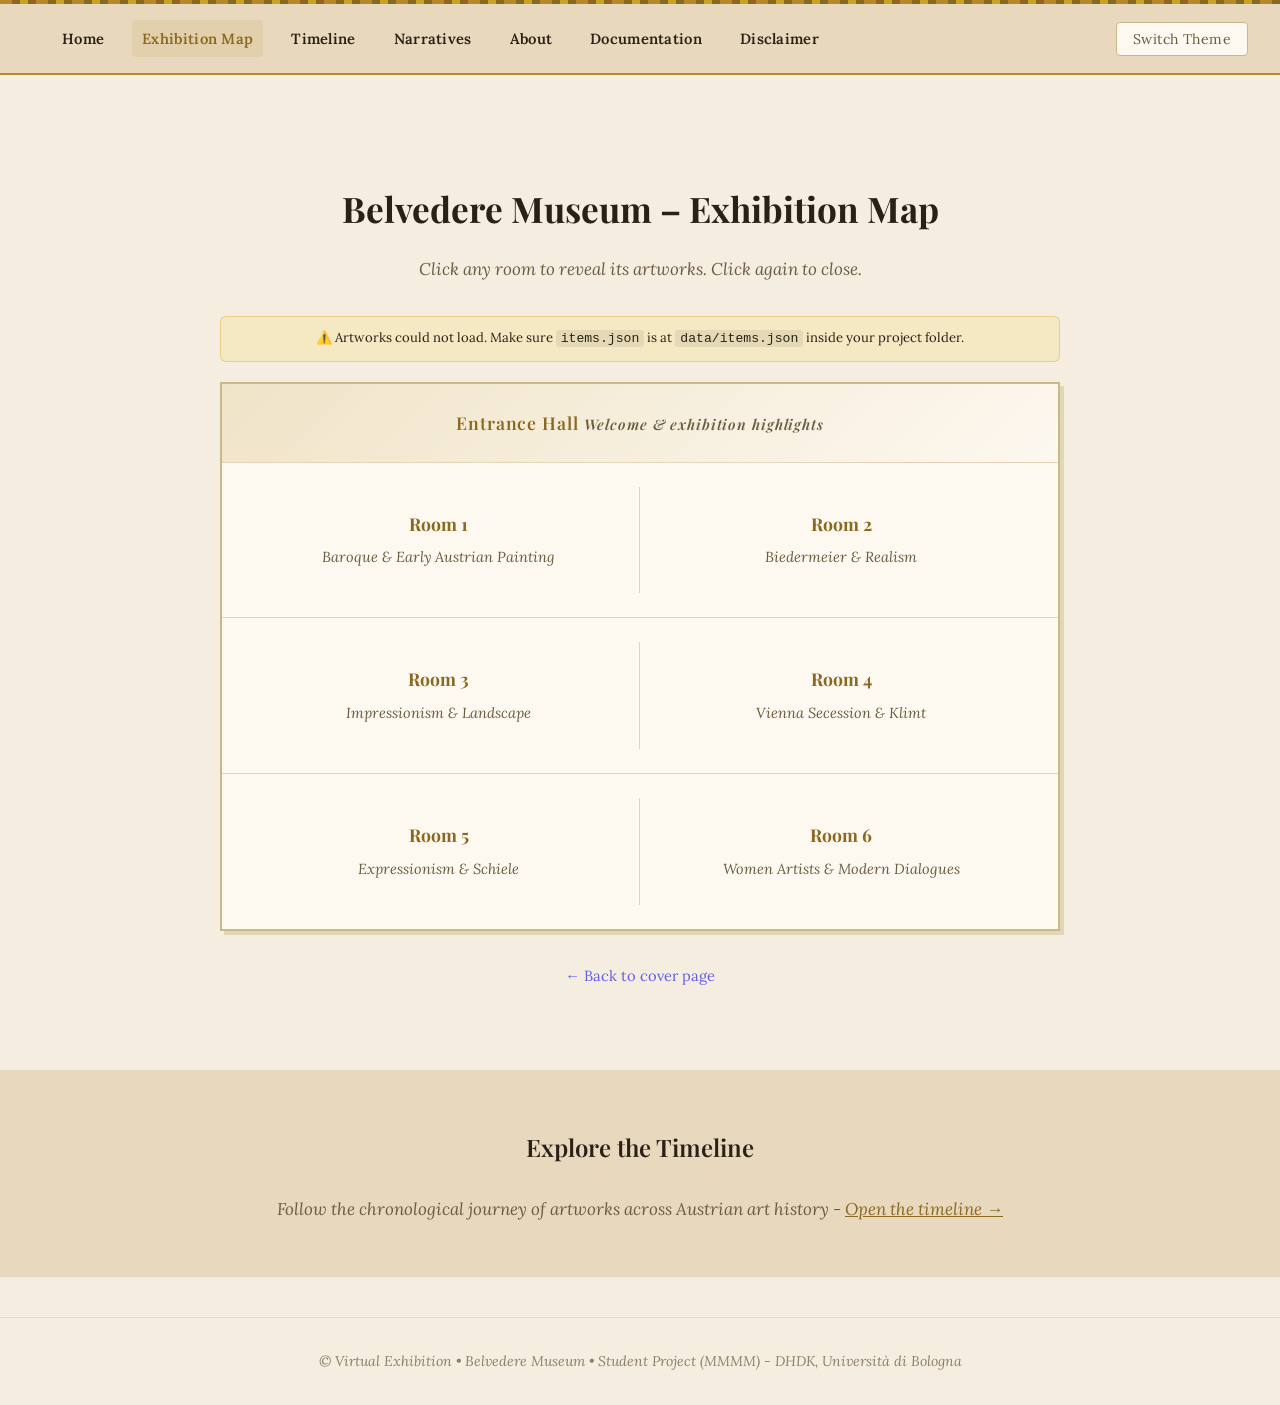
==== map.html @ a53cb6d3 "Initial commit" ====
<!DOCTYPE html>
<html lang="en">
<head>
  <meta charset="UTF-8">
  <meta name="viewport" content="width=device-width, initial-scale=1">
  <title>Exhibition Map – Belvedere Virtual Exhibition</title>

  <link rel="stylesheet" href="assets/css/style.css">
  <link id="theme-style" rel="stylesheet" href="">
  <link rel="icon" type="image/svg+xml" href="assets/images/favicon.svg">

  <style>
    /* Active room highlight */
    .map-row.entrance.room-active,
    .room-cell.room-active {
      outline: 3px solid currentColor;
      outline-offset: -3px;
      position: relative;
      z-index: 2;
    }

    /* =============================================
       INLINE DRAWER - expands below map grid
       ============================================= */
    #room-drawer {
      max-width: 880px;
      margin: 0 auto;
      overflow: hidden;
      max-height: 0;
      opacity: 0;
      transition: max-height 0.4s ease, opacity 0.3s ease, margin-top 0.3s ease;
      margin-top: 0;
    }

    #room-drawer.open {
      max-height: 800px;
      opacity: 1;
      margin-top: 24px;
      overflow-y: auto;
    }

    .drawer-inner {
      padding: 24px;
      border-radius: 8px;
      border: 1px solid rgba(0,0,0,0.09);
      background: rgba(255,255,255,0.6);
      backdrop-filter: blur(4px);
    }

    .drawer-header {
      display: flex;
      align-items: baseline;
      justify-content: space-between;
      margin-bottom: 20px;
      gap: 12px;
      flex-wrap: wrap;
    }

    .drawer-header h2 { margin: 0; font-size: 1.3rem; }

    .drawer-close {
      background: transparent;
      border: 1px solid rgba(0,0,0,0.15);
      font-size: 0.82rem;
      cursor: pointer;
      opacity: 0.6;
      transition: opacity 0.15s;
      padding: 4px 10px;
      border-radius: 4px;
      color: inherit;
      flex: 0 0 auto;
    }

    .drawer-close:hover { opacity: 1; }

    /* Artwork cards grid */
    .drawer-artworks {
      display: grid;
      grid-template-columns: repeat(auto-fill, minmax(185px, 1fr));
      gap: 14px;
    }

    .drawer-card {
      display: flex;
      flex-direction: column;
      border-radius: 6px;
      overflow: hidden;
      border: 1px solid rgba(0,0,0,0.07);
      transition: transform 0.18s, box-shadow 0.18s;
      text-decoration: none;
      color: inherit;
      background: rgba(255,255,255,0.5);
    }

    .drawer-card:hover {
      transform: translateY(-3px);
      box-shadow: 0 10px 24px rgba(0,0,0,0.1);
    }

    .drawer-card img {
      width: 100%;
      height: 140px;
      object-fit: cover;
      display: block;
    }

    body.dark #room-drawer .drawer-inner {
      border-color: rgba(255,255,255,0.14);
      background: rgba(12,12,12,0.88);
      color: #f0ece6;
    }

    body.dark .drawer-card {
      background: rgba(24,24,24,0.9);
      border-color: rgba(255,255,255,0.12);
      box-shadow: 0 14px 32px rgba(0,0,0,0.6);
    }

    body.dark .drawer-card:hover {
      box-shadow: 0 18px 34px rgba(0,0,0,0.65);
    }

    body.dark .drawer-card-title {
      color: #f6f1e8;
    }

    body.dark .drawer-card-meta,
    body.dark .drawer-card-desc,
    body.dark .drawer-narrative-strip .strip-label,
    body.dark .drawer-close {
      color: rgba(255,255,255,0.75);
    }

    body.dark .drawer-card-desc {
      color: rgba(255,255,255,0.68);
    }

    body.dark .drawer-card-cta,
    body.dark .drawer-narrative-btn {
      color: #d4a843;
      border-color: rgba(212,168,67,0.35);
    }

    body.dark .drawer-narrative-btn:hover {
      background: rgba(212,168,67,0.12);
    }

    .drawer-card-body {
      padding: 11px 13px;
      flex: 1;
      display: flex;
      flex-direction: column;
      gap: 2px;
    }

    .drawer-card-title {
      font-size: 0.9rem;
      font-weight: 700;
      line-height: 1.3;
      margin: 0 0 3px 0;
    }

    .drawer-card-meta {
      font-size: 0.76rem;
      opacity: 0.65;
      line-height: 1.4;
      margin: 0;
    }

    .drawer-card-desc {
      font-size: 0.75rem;
      opacity: 0.68;
      line-height: 1.45;
      margin-top: 5px;
      flex: 1;
    }

    .drawer-card-cta {
      font-size: 0.76rem;
      font-weight: 600;
      opacity: 0.55;
      margin-top: 9px;
      transition: opacity 0.15s;
    }

    .drawer-card:hover .drawer-card-cta { opacity: 1; }

    /* Narrative strip */
    .drawer-narrative-strip {
      display: flex;
      gap: 8px;
      flex-wrap: wrap;
      align-items: center;
      margin-top: 18px;
      padding-top: 14px;
      border-top: 1px solid rgba(0,0,0,0.07);
      font-size: 0.82rem;
    }

    .drawer-narrative-strip .strip-label { opacity: 0.5; }

    .drawer-narrative-btn {
      padding: 5px 13px;
      border-radius: 20px;
      border: 1px solid rgba(0,0,0,0.15);
      background: transparent;
      font-size: 0.79rem;
      font-weight: 600;
      cursor: pointer;
      color: inherit;
      text-decoration: none;
      transition: all 0.15s;
      opacity: 0.7;
    }

    .drawer-narrative-btn:hover {
      opacity: 1;
      border-color: currentColor;
    }

    .drawer-empty {
      text-align: center;
      padding: 32px 16px;
      opacity: 0.5;
      font-style: italic;
      grid-column: 1 / -1;
    }

    /* JSON path warning */
    .path-notice {
      max-width: 880px;
      margin: 0 auto 20px;
      padding: 10px 16px;
      background: rgba(255,200,0,0.12);
      border: 1px solid rgba(200,150,0,0.3);
      border-radius: 6px;
      font-size: 0.82rem;
      display: none;
    }

    .path-notice code {
      background: rgba(0,0,0,0.07);
      padding: 1px 5px;
      border-radius: 3px;
    }

    @media (max-width: 640px) {
      .drawer-artworks { grid-template-columns: 1fr 1fr; }
      .drawer-card img { height: 110px; }
    }
  </style>
</head>

<body>

<header class="site-header">
  <button id="nav-toggle" aria-controls="main-nav" aria-expanded="false" aria-label="Toggle navigation">☰</button>
  <a href="index.html" class="logo">
    <img class="site-avatar" src="assets/images/logo.svg" alt="Belvedere Museum logo">
    <span class="sr-only">Belvedere Museum</span>
  </a>
  <nav id="main-nav" class="navbar">
    <a href="index.html">Home</a>
    <a href="map.html" class="active">Exhibition Map</a>
    <a href="timeline.html">Timeline</a>
    <a href="narratives.html">Narratives</a>
    <a href="about.html">About</a>
    <a href="documentation.html">Documentation</a>
    <a href="disclaimer.html">Disclaimer</a>
  </nav>
  <button id="theme-toggle">Switch Theme</button>
</header>

<main class="map-container">

  <h1>Belvedere Museum – Exhibition Map</h1>
  <p class="map-subtitle">
    Click any room to reveal its artworks. Click again to close.
  </p>

  <div class="path-notice" id="pathNotice">
    ⚠️ Artworks could not load. Make sure <code>items.json</code> is at
    <code>data/items.json</code> inside your project folder.
  </div>

  <!-- Floor plan grid -->
  <div class="map-grid" id="mapGrid">

    <div class="map-row entrance" data-room="0" role="button" tabindex="0" aria-expanded="false">
      <span class="room-title">Entrance Hall</span>
      <span class="room-desc">Welcome &amp; exhibition highlights</span>
    </div>

    <div class="map-row two-cols">
      <div class="room-cell" data-room="1" role="button" tabindex="0" aria-expanded="false">
        <span class="room-number">Room 1</span>
        <span class="room-desc">Baroque &amp; Early Austrian Painting</span>
      </div>
      <div class="room-cell" data-room="2" role="button" tabindex="0" aria-expanded="false">
        <span class="room-number">Room 2</span>
        <span class="room-desc">Biedermeier &amp; Realism</span>
      </div>
    </div>

    <div class="map-row two-cols">
      <div class="room-cell" data-room="3" role="button" tabindex="0" aria-expanded="false">
        <span class="room-number">Room 3</span>
        <span class="room-desc">Impressionism &amp; Landscape</span>
      </div>
      <div class="room-cell" data-room="4" role="button" tabindex="0" aria-expanded="false">
        <span class="room-number">Room 4</span>
        <span class="room-desc">Vienna Secession &amp; Klimt</span>
      </div>
    </div>

    <div class="map-row two-cols">
      <div class="room-cell" data-room="5" role="button" tabindex="0" aria-expanded="false">
        <span class="room-number">Room 5</span>
        <span class="room-desc">Expressionism &amp; Schiele</span>
      </div>
      <div class="room-cell" data-room="6" role="button" tabindex="0" aria-expanded="false">
        <span class="room-number">Room 6</span>
        <span class="room-desc">Women Artists &amp; Modern Dialogues</span>
      </div>
    </div>

  </div>

  <!-- Inline drawer -->
  <div id="room-drawer" role="region" aria-label="Room artworks" aria-live="polite">
    <div class="drawer-inner">
      <div class="drawer-header">
        <h2 id="drawer-title"></h2>
        <button class="drawer-close" id="drawer-close" aria-label="Close">✕ Close</button>
      </div>
      <div class="drawer-artworks" id="drawer-artworks"></div>
      <div class="drawer-narrative-strip" id="drawer-narratives" style="display:none">
        <span class="strip-label">Start a narrative from here:</span>
      </div>
    </div>
  </div>

  <a href="index.html" style="display:inline-block;margin-top:32px;text-decoration:none;opacity:0.6;font-size:0.92rem;">← Back to cover page</a>

</main>

<section class="timeline-cta">
  <h2>Explore the Timeline</h2>
  <p>Follow the chronological journey of artworks across Austrian art history - <a href="timeline.html">Open the timeline →</a></p>
</section>

<footer class="footer">
  © Virtual Exhibition • Belvedere Museum • Student Project (MMMM) - DHDK, Università di Bologna
</footer>

<script src="assets/js/theme.js"></script>

<script>
(function () {
  'use strict';

  let itemsData = null;
  let activeRoom = null;

  /* ---- Load JSON ---- */
  fetch('data/items.json')
    .then(r => { if (!r.ok) throw new Error(r.status); return r.json(); })
    .then(data => { itemsData = data; init(); })
    .catch(err => {
      console.error('Map: cannot load data/items.json -', err);
      document.getElementById('pathNotice').style.display = 'block';
      init(); // attach handlers anyway
    });

  function init() {
    document.querySelectorAll('[data-room]').forEach(el => {
      el.addEventListener('click', () => toggle(el));
      el.addEventListener('keydown', e => {
        if (e.key === 'Enter' || e.key === ' ') { e.preventDefault(); toggle(el); }
      });
    });
    document.getElementById('drawer-close').addEventListener('click', close);
    document.addEventListener('keydown', e => { if (e.key === 'Escape') close(); });
  }

  function toggle(el) {
    const n = Number(el.dataset.room);
    if (activeRoom === n) { close(); return; }
    open(n, el);
  }

  function open(num, triggerEl) {
    activeRoom = num;

    // Highlight active cell
    document.querySelectorAll('[data-room]').forEach(c => {
      c.classList.remove('room-active');
      c.setAttribute('aria-expanded', 'false');
    });
    triggerEl.classList.add('room-active');
    triggerEl.setAttribute('aria-expanded', 'true');

    // Title
    document.getElementById('drawer-title').textContent =
      num === 0 ? 'Entrance Hall - Exhibition Highlights' : `Room ${num}`;

    // Artwork cards
    const grid = document.getElementById('drawer-artworks');
    grid.innerHTML = '';

    const strip = document.getElementById('drawer-narratives');
    strip.style.display = 'none';
    strip.querySelectorAll('.drawer-narrative-btn').forEach(b => b.remove());

    const ids = itemsData?.rooms?.[String(num)] || [];

    if (!itemsData || ids.length === 0) {
      grid.innerHTML = '<p class="drawer-empty">No artworks listed for this room.</p>';
    } else {
      ids.forEach(id => {
        const art = itemsData.items?.[id];
        if (!art) return;

        const raw = art.descriptions
          ? (art.descriptions.short_intro_adult
              || art.descriptions.medium_avg_adult
              || Object.values(art.descriptions)[0])
          : '';
        const excerpt = raw ? (raw.length > 95 ? raw.slice(0, 92) + '…' : raw) : '';

        const a = document.createElement('a');
        a.className = 'drawer-card';
        a.href = `item.html?id=${enc(id)}`;
        a.innerHTML =
          `<img src="${esc(art.image)}" alt="${esc(art.title)}" loading="lazy">
           <div class="drawer-card-body">
             <p class="drawer-card-title">${esc(art.title)}</p>
             <p class="drawer-card-meta">${esc(art.creator)}</p>
             <p class="drawer-card-meta">${esc(art.date)} · ${esc(art.type)}</p>
             ${excerpt ? `<p class="drawer-card-desc">${esc(excerpt)}</p>` : ''}
             <span class="drawer-card-cta">View artwork →</span>
           </div>`;
        grid.appendChild(a);
      });

      // Narrative buttons - show if any narrative includes this room's artworks
      if (itemsData.narratives) {
        const LABELS = {
          timeline: '⏳ Timeline Narrative',
          emotion_expression: '🎭 Emotion & Expression'
        };
        let anyShown = false;
        Object.entries(itemsData.narratives).forEach(([nkey, list]) => {
          if (!Array.isArray(list)) return;
          if (!ids.some(id => list.includes(id))) return;
          const btn = document.createElement('a');
          btn.className = 'drawer-narrative-btn';
          btn.href = `item.html?id=${enc(list[0])}&n=${enc(nkey)}`;
          btn.textContent = LABELS[nkey] || nkey;
          strip.appendChild(btn);
          anyShown = true;
        });
        if (anyShown) strip.style.display = 'flex';
      }
    }

    // Open drawer & scroll into view
    const drawer = document.getElementById('room-drawer');
    drawer.classList.add('open');
    setTimeout(() => drawer.scrollIntoView({ behavior: 'smooth', block: 'nearest' }), 50);
  }

  function close() {
    activeRoom = null;
    document.getElementById('room-drawer').classList.remove('open');
    document.querySelectorAll('[data-room]').forEach(c => {
      c.classList.remove('room-active');
      c.setAttribute('aria-expanded', 'false');
    });
  }

  function esc(s) {
    return String(s || '').replace(/&/g,'&amp;').replace(/</g,'&lt;')
      .replace(/>/g,'&gt;').replace(/"/g,'&quot;');
  }
  function enc(s) { return encodeURIComponent(s); }

})();
</script>

</body>
</html>
---- assets/css/style.css ----
/* ===== BASE RESET & LAYOUT ===== */
* { box-sizing: border-box; }
body { margin: 0; font-family: -apple-system, BlinkMacSystemFont, 'Segoe UI', Roboto, 'Helvetica Neue', Arial; line-height: 1.45; }

/* Accessibility utility: visually hidden but available to screen readers */
.sr-only { position: absolute; width: 1px; height: 1px; padding: 0; margin: -1px; overflow: hidden; clip: rect(0,0,0,0); white-space: nowrap; border: 0; }

.container { max-width: 1100px; margin: 0 auto; padding: 0 20px; }

/* Header layout (themes override colors) */
.site-header { display: flex; align-items: center; gap: 16px; padding: 14px 20px; flex-wrap: wrap; }
.site-header .logo { text-decoration: none; font-weight: 700; font-size: 1.25rem; }

/* Mobile nav toggle (hidden on wide screens) */
#nav-toggle { background: transparent; border: none; font-size: 1.5rem; cursor: pointer; display: none; }

.navbar { display: flex; gap: 18px; align-items: center; }
.navbar a { text-decoration: none; font-weight: 600; font-size: 0.95rem; color: inherit; padding: 8px 6px; border-radius: 6px; }
.navbar a:hover, .navbar a:focus { background: rgba(0,0,0,0.05); }

/* ===== HERO ===== */
.hero { width: 100%; padding: 100px 20px 60px; text-align: center; }
.hero-text { max-width: 820px; margin: 0 auto; }
.hero-subtitle { font-size: 1.15rem; margin-top: 10px; opacity: 0.9; }
.hero-buttons { margin-top: 28px; display: flex; justify-content: center; gap: 14px; flex-wrap: wrap; }
.btn-primary, .btn-secondary { padding: 12px 22px; text-decoration: none; border-radius: 8px; font-size: 1rem; display: inline-block; }
.btn-primary { background: #222; color: #fff; }
.btn-secondary { background: transparent; border: 2px solid rgba(0,0,0,0.08); color: inherit; }

/* ===== FEATURED SECTION ===== */
.art-marquee {
  width: 100%;
  overflow: hidden;
  padding: 3rem 0;
  background: transparent;
}

.marquee-track {
  display: flex;
  gap: 2.5rem;
  width: max-content;
  animation: scroll-left 60s linear infinite;
}

.marquee-track img {
  height: 220px;
  width: auto;
  border-radius: 14px;
  box-shadow: 0 10px 25px rgba(0,0,0,0.15);
  transition: transform 0.4s ease;
}

.marquee-track img:hover {
  transform: scale(1.05);
}

/* Pause animation on hover */
.art-marquee:hover .marquee-track {
  animation-play-state: paused;
}

@keyframes scroll-left {
  from {
    transform: translateX(0);
  }
  to {
    transform: translateX(-50%);
  }
}


/* ===== FOOTER ===== */
.footer { text-align: center; padding: 36px 20px; font-size: 0.95rem; opacity: 0.75; margin-top: 60px; }

/* ===== PAGE SECTIONS (narratives, about, etc) ===== */
.narratives-container, .about-container { max-width: 1100px; margin: 60px auto; padding: 20px; }
.narratives-hero, .about-hero { text-align: center; margin-bottom: 44px; }
.narratives-hero h1, .about-hero h1 { font-size: 2.2rem; margin-bottom: 8px; }
.narratives-intro { font-size: 1.05rem; max-width: 740px; margin: 0 auto; opacity: 0.9; }

.narratives-grid { display: grid; grid-template-columns: 1fr 1fr; gap: 28px; margin-top: 28px; }
.narrative-card {
  background: rgba(255,255,255,0.95);
  border: 1px solid rgba(0,0,0,0.08);
  border-radius: 14px;
  padding: 20px;
  overflow: hidden;
  box-shadow: 0 8px 24px rgba(0,0,0,0.08);
  cursor: pointer;
  transition: transform 0.22s, box-shadow 0.22s;
  max-width: 100%;
}
.narrative-card:hover {
  transform: translateY(-6px);
  box-shadow: 0 12px 28px rgba(0,0,0,0.12);
}
.narrative-thumbs {
  display: flex;
  flex-wrap: nowrap;
  gap: 8px;
  overflow: hidden;
  padding: 8px 0 10px;
  margin-bottom: 18px;
}
.narrative-card-text h2 { font-size: 1.4rem; margin-bottom: 8px; }
.narrative-card-text p { font-size: 0.98rem; opacity: 0.92; margin-bottom: 14px; }
.narrative-btn { display: inline-block; padding: 10px 16px; text-decoration: none; font-weight: 700; border-radius: 8px; }

/* ABOUT LAYOUT */
.about-content { display: grid; grid-template-columns: 1fr 1fr; gap: 32px; margin-bottom: 40px; }
.about-images img { width: 100%; margin-bottom: 16px; border-radius: 8px; transition: transform 0.2s; }
.about-images img:hover { transform: scale(1.02); }
.feature-grid { display: grid; grid-template-columns: repeat(4, 1fr); gap: 20px; margin-top: 20px; }

/* ===== ITEM PAGE (base layout; themes override colors) ===== */
.item-layout {
  max-width: 1100px;
  margin: 60px auto;
  padding: 20px;
  display: grid;
  grid-template-columns: 1.15fr 0.85fr;
  gap: 34px;
}

.item-image-wrapper {
  background: transparent;
  border: 0;
  padding: 0;
}

.item-image {
  width: 100%;
  max-height: 72vh;
  height: auto;
  display: block;
  border-radius: 14px;
  box-shadow: 0 16px 40px rgba(0,0,0,0.12);
}

.item-info h1 {
  font-size: 2rem;
  line-height: 1.15;
  margin: 0 0 14px 0;
}

.description-controls {
  display: flex;
  flex-wrap: wrap;
  gap: 10px 12px;
  align-items: center;
}

.description-controls select {
  padding: 8px 10px;
  border-radius: 8px;
  border: 1px solid rgba(0,0,0,0.12);
  background: rgba(255,255,255,0.6);
}

.description-box {
  border-radius: 12px;
}

@media (max-width: 900px) {
  .item-layout { grid-template-columns: 1fr; gap: 22px; margin: 36px auto; }
}

/* ===== RESPONSIVE ===== */
@media (max-width: 1024px) {
  .featured-grid { grid-template-columns: repeat(3, 1fr); }
}
@media (max-width: 800px) {
  #nav-toggle { display: inline-block; }
  .navbar { position: absolute; top: 64px; left: 0; right: 0; background: transparent; flex-direction: column; gap: 0; display: none; padding: 10px 20px; }
  body.nav-open .navbar { display: flex; background: rgba(0,0,0,0.03); }
  .navbar a { padding: 12px 8px; border-radius: 6px; }
  .hero { padding: 80px 16px 40px; }
  .narratives-grid { grid-template-columns: 1fr; }
  .about-content { grid-template-columns: 1fr; }
  .featured-grid { grid-template-columns: repeat(2, 1fr); }
}
@media (max-width: 480px) {
  .featured-grid { grid-template-columns: 1fr; }
  .hero-subtitle { font-size: 1rem; }
  .btn-primary, .btn-secondary { width: 100%; text-align: center; }
}

/* Theme-specific overrides still live in theme-classic.css and theme-modern.css */

/* ===== MAP: ROOM PANEL ===== */
.room-panel {
  position: fixed;
  top: 64px;
  right: 20px;
  width: 360px;
  max-width: calc(100% - 40px);
  height: calc(100% - 96px);
  background: var(--panel-bg, #fff);
  border: 1px solid rgba(0,0,0,0.08);
  box-shadow: 0 12px 40px rgba(0,0,0,0.12);
  padding: 18px;
  border-radius: 10px;
  overflow: auto;
  transform: translateY(8px);
  opacity: 0;
  transition: opacity 260ms ease, transform 260ms ease;
  z-index: 40;
}
.room-panel.show { opacity: 1; transform: translateY(0); }
.room-panel .room-close { position: absolute; top: 10px; right: 10px; border: none; background: transparent; font-size: 1.1rem; cursor: pointer; }
.room-list { margin-top: 8px; display: grid; gap: 12px; }
.room-item { display: flex; gap: 12px; align-items: center; padding: 8px; border-radius: 12px; background: rgba(255,255,255,0.75); }
  .room-item img { width: 110px; height: 110px; object-fit: cover; border-radius: 12px; flex: 0 0 110px; transition: transform 0.2s ease; }
  .room-item:hover img { transform: scale(1.04); }
  .room-meta { font-size: 0.95rem; }
  .room-link { display: flex; gap: 12px; text-decoration: none; color: inherit; align-items: center; }
  .room-panel .muted { opacity: 0.75; font-size: 0.92rem; }

  .narrative-thumbs img,
  .drawer-card img,
  .room-item img {
    border-radius: 12px;
    object-fit: cover;
    opacity: 0.95;
  }

  .narrative-thumbs img:hover,
  .drawer-card:hover img,
  .room-item:hover img {
    transform: scale(1.03);
  }

@media (max-width: 900px) {
  .room-panel { position: fixed; left: 12px; right: 12px; bottom: 12px; top: 72px; width: auto; border-radius: 12px; }
}

/* painting card layout for narratives & map pages */
.painting-card {
  display: flex;
  gap: 2rem;
  align-items: stretch;
  margin: 2rem 0;
  background: rgba(255,255,255,0.5);
  border-radius: 12px;
  overflow: hidden;
  box-shadow: 0 4px 16px rgba(0,0,0,0.08);
  transition: all 0.3s ease;
}

.painting-card:hover {
  box-shadow: 0 8px 32px rgba(0,0,0,0.12);
  transform: translateY(-2px);
}

.painting-card .card-image {
  flex: 0 0 280px;
  width: 280px;
  height: auto;
  min-height: 300px;
  overflow: hidden;
}

.painting-card .card-image img {
  width: 100%;
  height: 100%;
  object-fit: cover;
  display: block;
  transition: transform 0.3s ease;
}

.painting-card:hover .card-image img {
  transform: scale(1.02);
}

.painting-card .card-content {
  flex: 1;
  padding: 2rem;
  display: flex;
  flex-direction: column;
  justify-content: space-between;
}

.painting-card .card-title {
  font-size: 1.5rem;
  font-weight: 700;
  margin: 0 0 0.5rem 0;
  line-height: 1.3;
}

.painting-card .card-creator {
  font-size: 1.05rem;
  color: rgba(0,0,0,0.75);
  margin: 0 0 1.5rem 0;
  font-style: italic;
}

.painting-card .card-meta {
  display: grid;
  grid-template-columns: auto 1fr;
  gap: 0.5rem 1rem;
  margin-bottom: 1.5rem;
  font-size: 0.95rem;
}

.painting-card .card-meta dt {
  font-weight: 700;
  color: rgba(0,0,0,0.7);
}

.painting-card .card-meta dd {
  margin: 0;
  color: rgba(0,0,0,0.6);
}

.painting-card .card-description {
  font-size: 0.95rem;
  line-height: 1.6;
  color: rgba(0,0,0,0.65);
  margin: 0;
}

.painting-card .card-link {
  display: inline-block;
  margin-top: 1rem;
  padding: 0.6rem 1.2rem;
  background: rgba(0,0,0,0.08);
  border-radius: 6px;
  text-decoration: none;
  color: inherit;
  font-weight: 600;
  transition: background 0.2s ease;
}

.painting-card .card-link:hover {
  background: rgba(0,0,0,0.12);
}

/* responsive: stack on tablets/mobile */
@media (max-width:1000px) {
  .painting-card {
    flex-direction: column;
    gap: 1.5rem;
  }
  .painting-card .card-image {
    flex: 0 0 auto;
    width: 100%;
    height: 320px;
  }
  .painting-card .card-content {
    padding: 1.5rem;
  }
}

@media (max-width:600px) {
  .painting-card {
    margin: 1.5rem 0;
  }
  .painting-card .card-image {
    height: 240px;
  }
  .painting-card .card-title {
    font-size: 1.25rem;
  }
  .painting-card .card-content {
    padding: 1rem;
  }
}
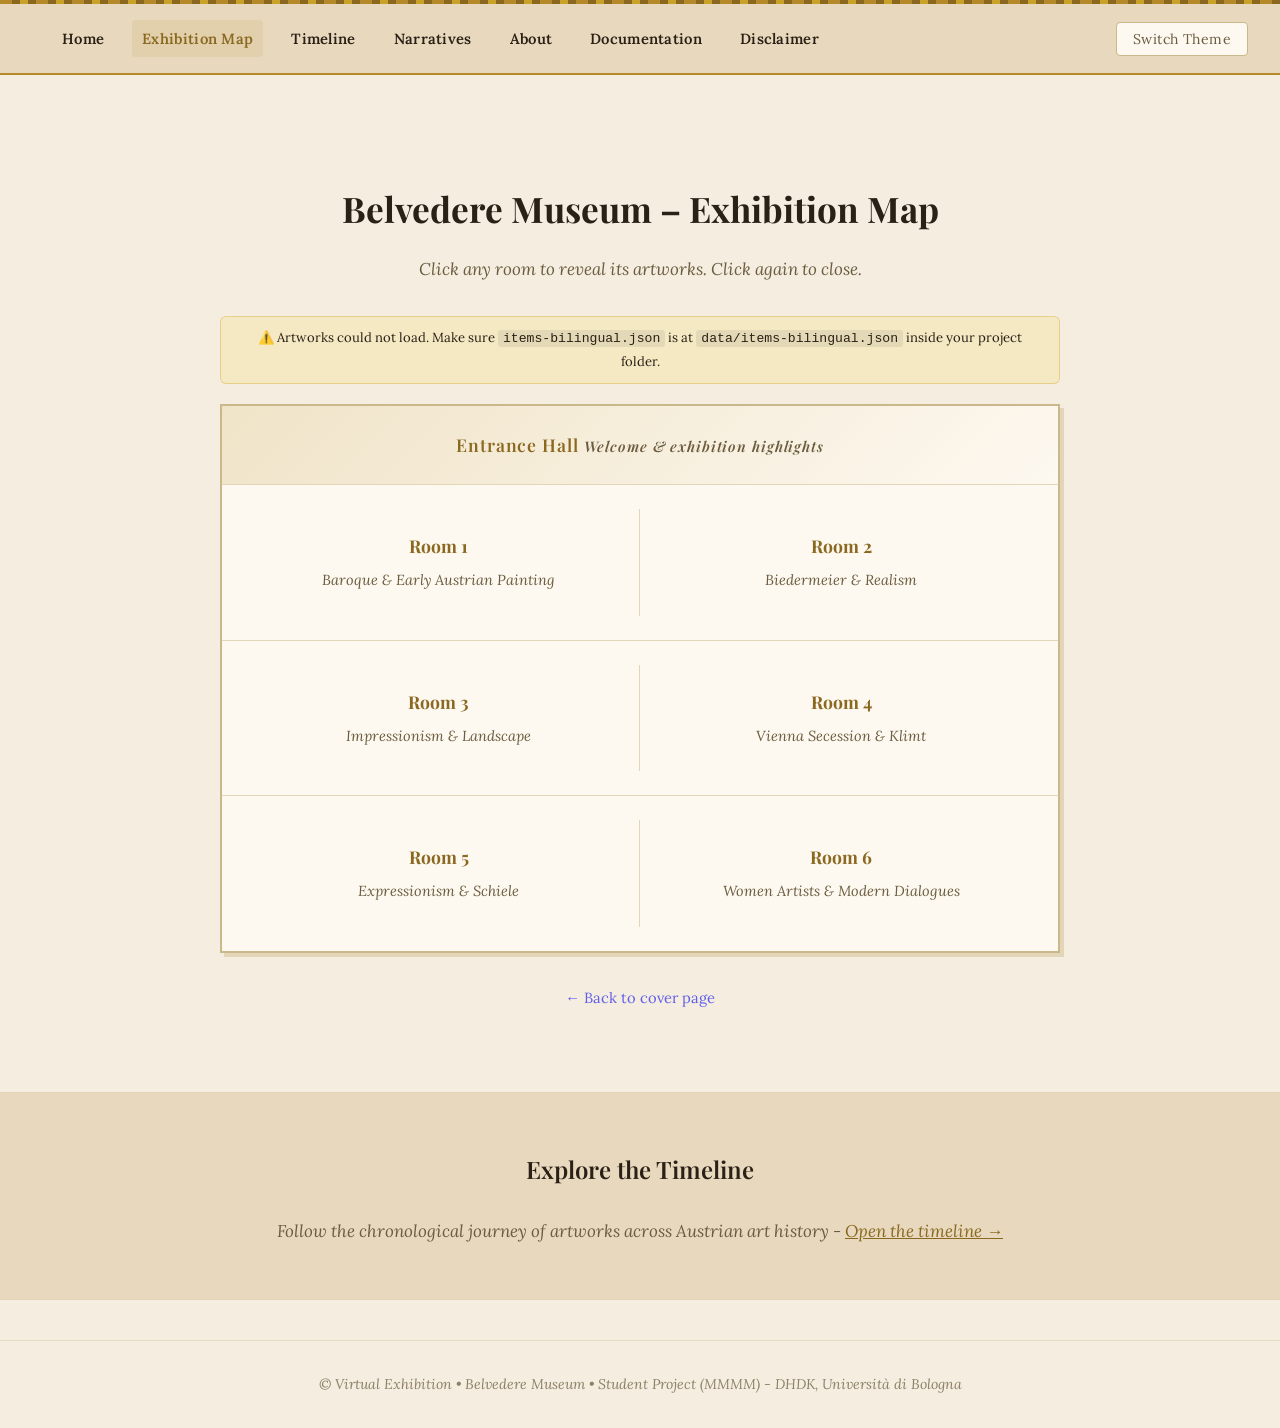
==== commit 8259c7dd: "map.html changed" ====
--- a/map.html
+++ b/map.html
@@ -279,8 +279,8 @@
   </p>
 
   <div class="path-notice" id="pathNotice">
-    ⚠️ Artworks could not load. Make sure <code>items.json</code> is at
-    <code>data/items.json</code> inside your project folder.
+    ⚠️ Artworks could not load. Make sure <code>items-bilingual.json</code> is at
+    <code>data/items-bilingual.json</code> inside your project folder.
   </div>
 
   <!-- Floor plan grid -->
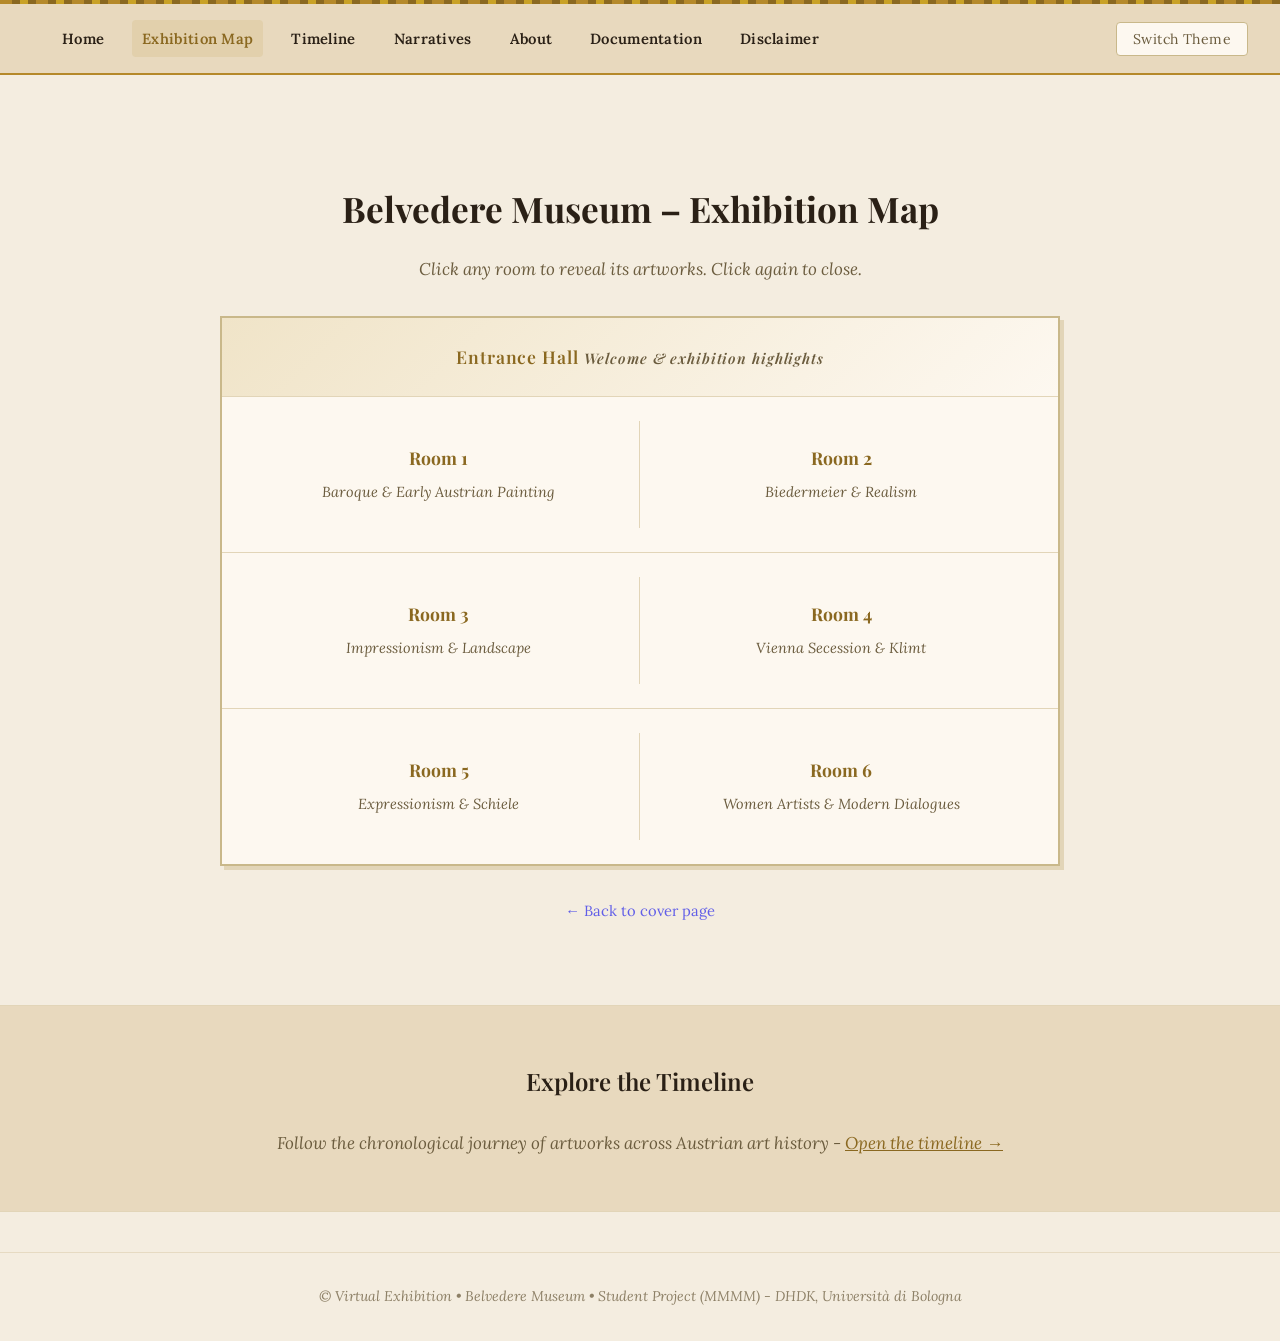
==== commit f4965428: "json file changed" ====
--- a/map.html
+++ b/map.html
@@ -363,11 +363,11 @@
   let activeRoom = null;
 
   /* ---- Load JSON ---- */
-  fetch('data/items.json')
+  fetch('data/items-bilingual.json')
     .then(r => { if (!r.ok) throw new Error(r.status); return r.json(); })
     .then(data => { itemsData = data; init(); })
     .catch(err => {
-      console.error('Map: cannot load data/items.json -', err);
+      console.error('Map: cannot load data/items-bilingual.json -', err);
       document.getElementById('pathNotice').style.display = 'block';
       init(); // attach handlers anyway
     });
